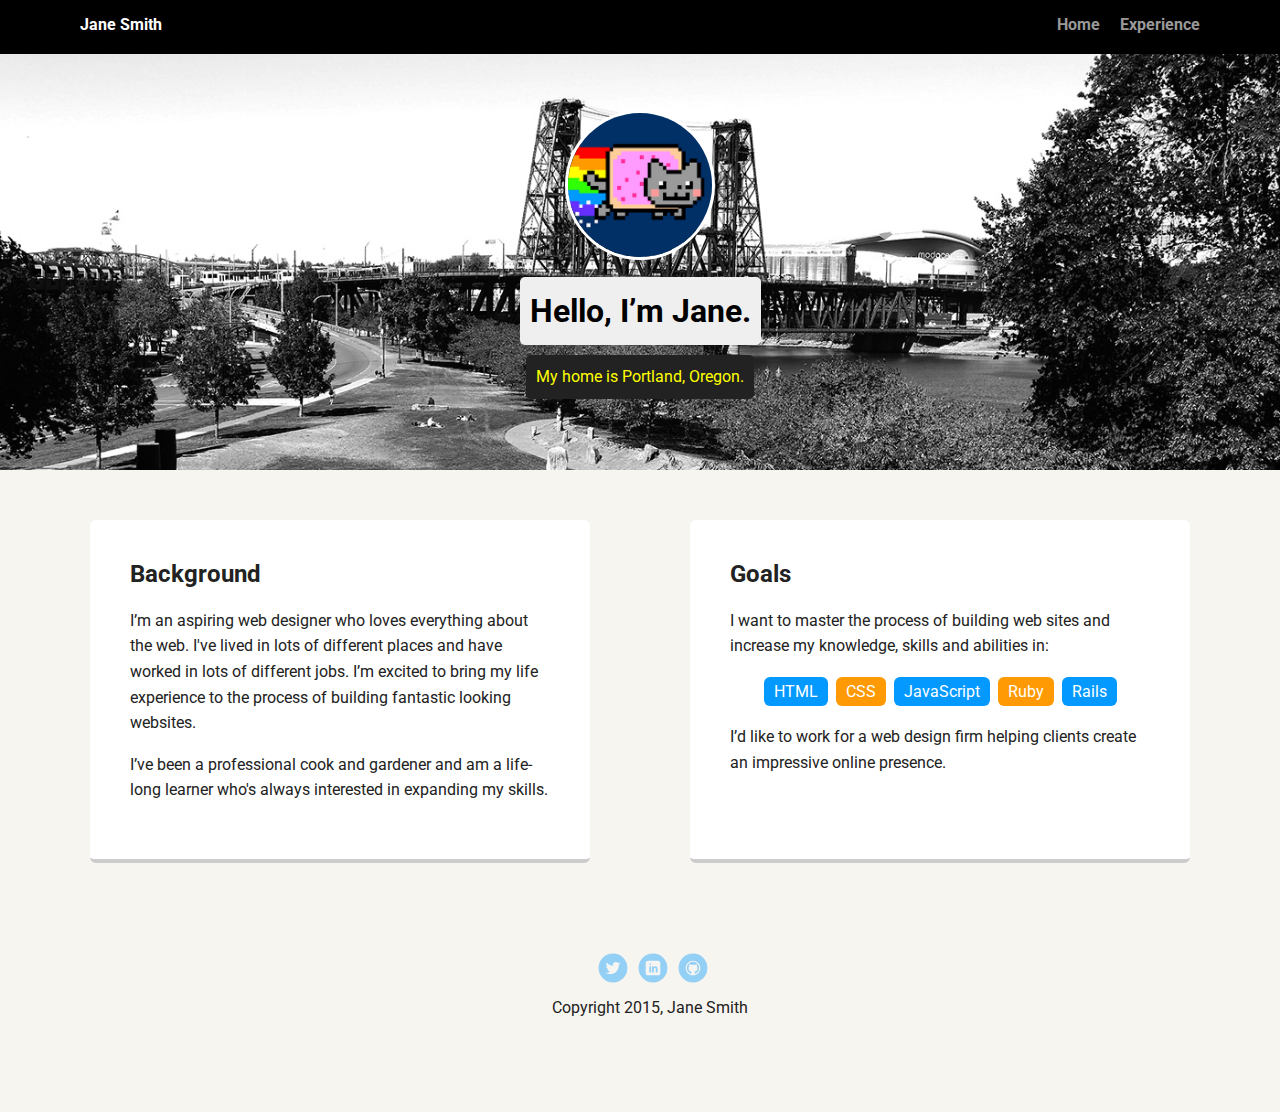
==== portfolio_update_v1/index.html @ e6c917bc "New files uploaded" ====
<!doctype html>
<html lang="en">
<head>
  <meta charset="utf-8">
  <title>Jane Smith's Profile</title>
  <meta name="viewport" content="width=device-width, initial-scale=1.0">
  <link rel="stylesheet" href="styles.css">
  <link href="https://fonts.googleapis.com/css?family=Muli%7CRoboto:400,300,500,700,900" rel="stylesheet"></head>
  <body>

    <div class="main-nav">
        <ul class="nav">
          <li class="name">Jane Smith</li>
          <li><a href="#">Home</a></li>
          <li><a href="#">Experience</a></li>
        </ul>
    </div>

    <header>
      <img src="images/me.png" alt="Drawing of Jane Smith" class="profile-image">
      <h1 class="tag name">Hello, I’m Jane.</h1>
      <p class="tag location">My home is Portland, Oregon.</p>
    </header>

    <main class="flex">
      <div class="card">
        <h2>Background</h2>
        <p>I’m an aspiring web designer who loves everything about the web. I've lived in lots of different places and have worked in lots of different jobs. I’m excited to bring my life experience to the process of building fantastic looking websites.</p>
        <p>I’ve been a professional cook and gardener and am a life-long learner who's always interested in expanding my skills.</p>
      </div> 

      <div class="card">
        <h2>Goals</h2>
        <p>I want to master the process of building web sites and increase my knowledge, skills and abilities in:</p>
        <ul class="skills">
          <li>HTML</li>
          <li>CSS</li>
          <li>JavaScript</li>
          <li>Ruby</li>
          <li>Rails</li>
        </ul>
        <p>I’d like to work for a web design firm helping clients create an impressive online presence.</p>
      </div> 

    </main>
    <footer>
      <ul>
        <li><a href="#" class="social twitter">Twitter</a></li>
        <li><a href="#" class="social linkedin">LinkedIn</a></li>
        <li><a href="#" class="social github">Github</a></li>
      </ul>
      <p class="copyright">Copyright 2015, Jane Smith</p>
    </footer>
  </body>
  </html>
---- portfolio_update_v1/styles.css ----
/* Global Layout Set-up */
* { 
  box-sizing: border-box;
}
  
body {
  margin: 0;
  padding: 0;
  text-align: center;
  font-family: 'Roboto', sans-serif;
  color: #222;
  background: #f7f5f0;
}
/* Link Styles */

a {
  text-decoration: none;
  color: #999;
}
a:hover {
  color: #6633ff;
}

/* Section Styles */

.main-nav {
  width: 100%;
  background: black;
  min-height: 30px;
  padding: 10px;
  position: fixed;
  text-align: center;
}
.nav {
  display: flex;
  justify-content: space-around;
  font-weight: 700;
  list-style-type: none;
  margin: 0 auto;
  padding: 0;
}

.nav .name {
    display: block;
    margin-right: auto;
    color: white;
}
.nav li {
  padding: 5px 10px 10px 10px;
}
.nav a {
  transition: all .5s;
}
.nav a:hover {
  color: white
}

header {
  text-align: center;
  background: url('images/portland.jpg') no-repeat top center ;
  background-size: cover;
  overflow: hidden;
  padding-top: 60px;
}
header {
  line-height: 1.5;
}
header .profile-image {
  margin-top: 50px;
  width: 150px;
  height: 150px;
  border-radius: 50%;
  border: 3px solid white;
  transition: all .5s;
}
header .profile-image:hover {
  transform: scale(1.2) rotate(5deg);
}
.tag {
  background-color: #efefef;
  color: black;
  padding: 10px;
  border-radius: 5px;
  display: table;
  margin: 10px auto;
} 
.location {
  background-color: #222;
  color: yellow;
}
.card {
  margin: 30px;
  padding: 20px 40px 40px;
  max-width: 500px;
  text-align: left;
  background: #fff;
  border-bottom: 4px solid #ccc;
  border-radius: 6px;
  transition: all .5s;
}
.card:hover {
  border-color: #ff99ff;
}

ul.skills {
  padding: 0;
  text-align: center;
}

.skills li {
  border-radius: 6px;
  display: inline-block;
  background: #ff9904;
  color: white;
  padding: 5px 10px;
  margin: 2px;
}

.skills li:nth-child(odd) {
  background: #0399ff;
}

footer {
  width: 100%;
  min-height: 30px;
  padding: 20px 0 40px 20px;
}

footer .copyright {
  top: -8px;
  font-size: .75em;
}

footer ul {
  list-style-type: none;
  margin: 0;
  padding: 0;
}

footer ul li {
  display: inline-block;
}

a.social {
  display: inline-block;
  text-indent: -9999px;
  margin-left: 5px;
  width: 30px;
  height: 30px;
  background-size: 30px 30px;
  opacity: .4;
  transition: all .5s;
}
a.twitter {
  background-image: url(images/twitter.svg);
}
a.linkedin {
  background-image: url(images/linkedin.svg);
}
a.github {
  background-image: url(images/github.svg);
}
a.social:hover {
  opacity: 1;
}
.clearfix {
  clear: both;
}

/* Styles for larger screens */
@media screen and (min-width: 720px) {
  
  .flex {
      display: -ms-flexbox;      /* TWEENER - IE 10 */
      display: flex; 
      max-width: 1200px;
      -ms-flex-pack: distribute;
      justify-content: space-around;
      margin: 0 auto;
  }

  header {
    min-height: 470px;
  }

  .nav {
    max-width: 1200px;
    padding: 0 30px;
  }


  main {
    padding-top: 20px;
  }

  main p {
    line-height: 1.6em;
  }

  footer {
    font-size: 1.3em;
    max-width: 1200px;
    margin: 40px auto;
  }

}
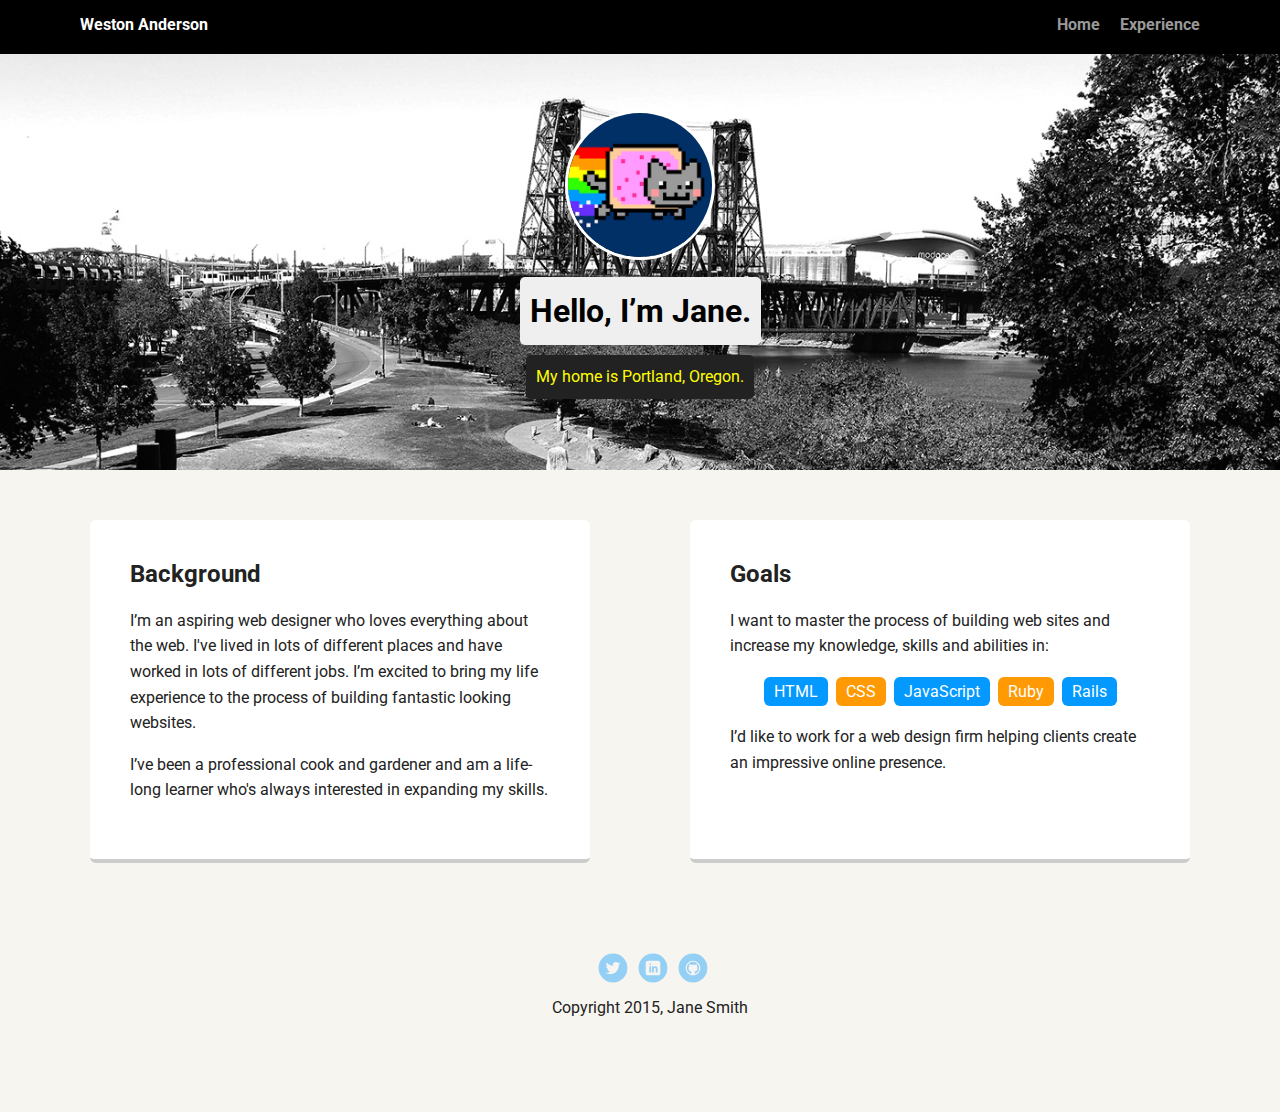
==== commit db153807: "Name Change" ====
--- a/portfolio_update_v1/index.html
+++ b/portfolio_update_v1/index.html
@@ -2,7 +2,7 @@
 <html lang="en">
 <head>
   <meta charset="utf-8">
-  <title>Jane Smith's Profile</title>
+  <title>Weston Anderson's Profile</title>
   <meta name="viewport" content="width=device-width, initial-scale=1.0">
   <link rel="stylesheet" href="styles.css">
   <link href="https://fonts.googleapis.com/css?family=Muli%7CRoboto:400,300,500,700,900" rel="stylesheet"></head>
@@ -10,7 +10,7 @@
 
     <div class="main-nav">
         <ul class="nav">
-          <li class="name">Jane Smith</li>
+          <li class="name">Weston Anderson</li>
           <li><a href="#">Home</a></li>
           <li><a href="#">Experience</a></li>
         </ul>
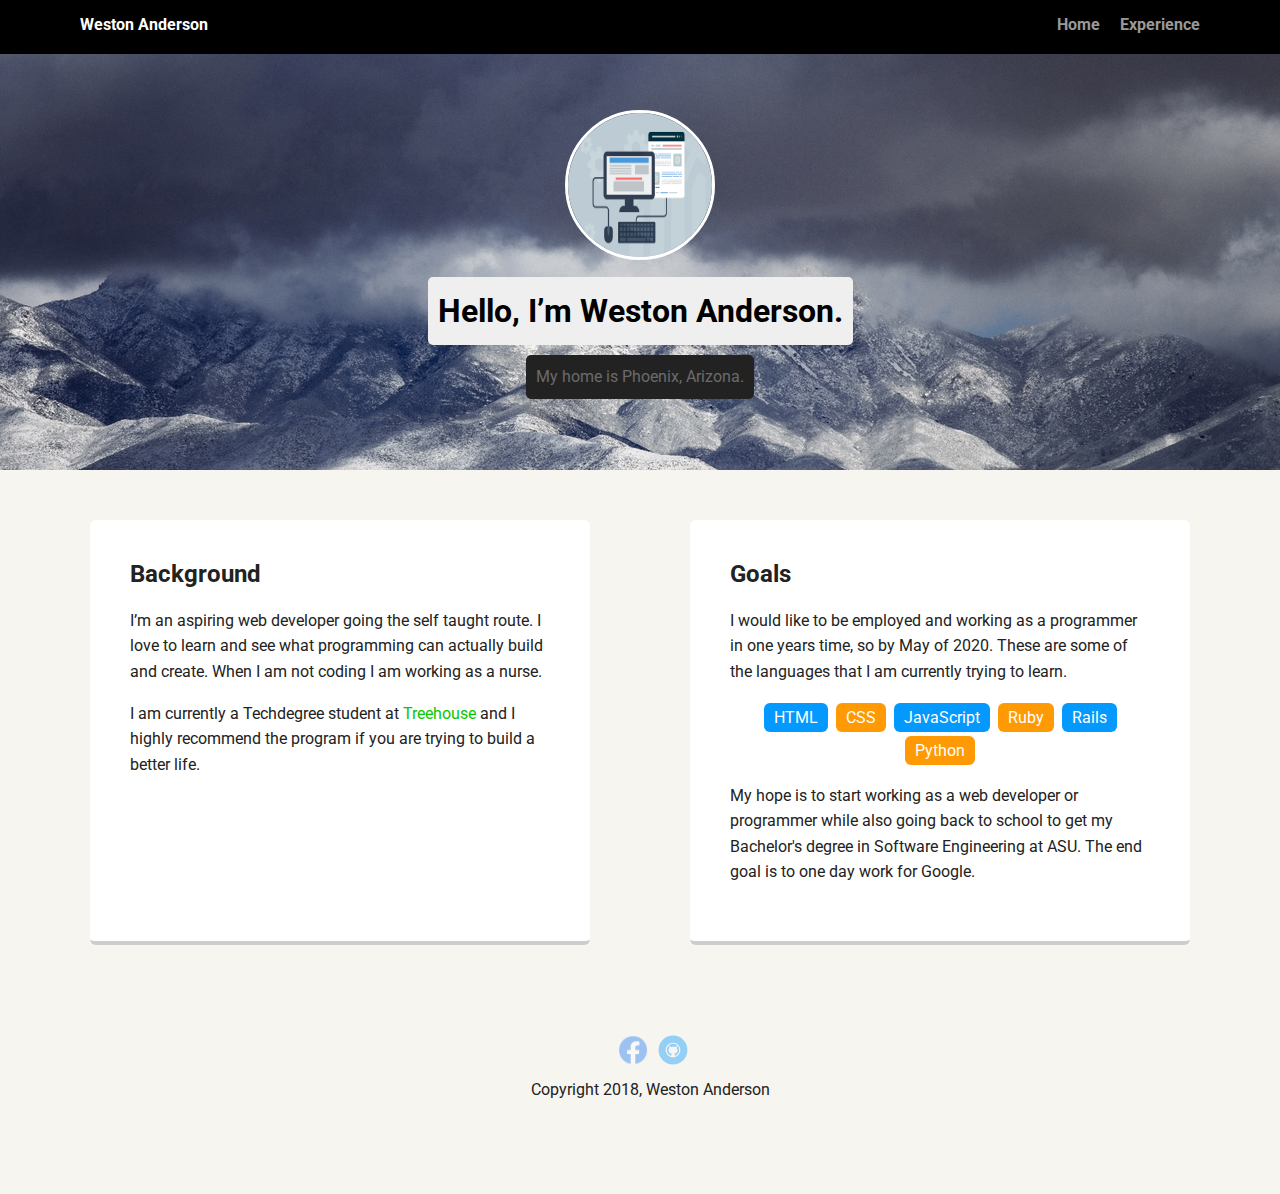
==== commit b1aa22b0: "Changes to the home page" ====
--- a/portfolio_update_v1/index.html
+++ b/portfolio_update_v1/index.html
@@ -5,51 +5,56 @@
   <title>Weston Anderson's Profile</title>
   <meta name="viewport" content="width=device-width, initial-scale=1.0">
   <link rel="stylesheet" href="styles.css">
-  <link href="https://fonts.googleapis.com/css?family=Muli%7CRoboto:400,300,500,700,900" rel="stylesheet"></head>
+  <link href="https://fonts.googleapis.com/css?family=Muli%7CRoboto:400,300,500,700,900" rel="stylesheet">
+</head>
   <body>
 
     <div class="main-nav">
         <ul class="nav">
           <li class="name">Weston Anderson</li>
-          <li><a href="#">Home</a></li>
-          <li><a href="#">Experience</a></li>
+          <li><a href="index.html">Home</a></li>
+          <li><a href="Experience.html">Experience</a></li>
         </ul>
     </div>
 
     <header>
-      <img src="images/me.png" alt="Drawing of Jane Smith" class="profile-image">
-      <h1 class="tag name">Hello, I’m Jane.</h1>
-      <p class="tag location">My home is Portland, Oregon.</p>
+      <!-- This photo was found at https://pixabay.com/illustrations/webdesign-design-web-website-3411373/ -->
+      <img src="images/Web dev.jpg" alt="My profile image" class="profile-image" title="Web development. Photo credit to Mudassar Iqbal"> 
+      <h1 class="tag name">Hello, I’m Weston Anderson.</h1>
+      <p class="tag location">My home is Phoenix, Arizona.</p>
     </header>
 
     <main class="flex">
       <div class="card">
         <h2>Background</h2>
-        <p>I’m an aspiring web designer who loves everything about the web. I've lived in lots of different places and have worked in lots of different jobs. I’m excited to bring my life experience to the process of building fantastic looking websites.</p>
-        <p>I’ve been a professional cook and gardener and am a life-long learner who's always interested in expanding my skills.</p>
+        <p>I’m an aspiring web developer going the self taught route. I love to learn and see what programming can actually build and create. When I am not coding I am working as a nurse.</p>
+        <p>I am currently a Techdegree student at <a href="https://join.teamtreehouse.com/techdegree/" target="_blank" class="linkcolor">Treehouse</a> and I highly recommend the program if you are trying to build a better life.</p>
       </div> 
 
       <div class="card">
         <h2>Goals</h2>
-        <p>I want to master the process of building web sites and increase my knowledge, skills and abilities in:</p>
+        <p>I would like to be employed and working as a programmer in one years time, so by May of 2020. These are some of the languages that I am currently trying to learn.</p>
         <ul class="skills">
           <li>HTML</li>
           <li>CSS</li>
           <li>JavaScript</li>
           <li>Ruby</li>
           <li>Rails</li>
+          <li>Python</li>
         </ul>
-        <p>I’d like to work for a web design firm helping clients create an impressive online presence.</p>
+        <p>My hope is to start working as a web developer or programmer while also going back to school to get my Bachelor's degree in Software Engineering at ASU. The end goal is to one day work for Google.</p>
       </div> 
 
     </main>
     <footer>
       <ul>
-        <li><a href="#" class="social twitter">Twitter</a></li>
-        <li><a href="#" class="social linkedin">LinkedIn</a></li>
-        <li><a href="#" class="social github">Github</a></li>
+        <li><a href="https://www.facebook.com/profile.php?id=100007049118172" class="social Facebook">Facebook</a></li>
+        <li><a href="https://github.com/Weston-Anderson" class="social github">Github</a></li>
       </ul>
-      <p class="copyright">Copyright 2015, Jane Smith</p>
+      <p class="copyright">Copyright 2018, Weston Anderson</p>
     </footer>
   </body>
   </html>
+
+  <!-- Hello, I am trying to get the grade exceeds expectations, however if I
+  only meet the requirements for meets expectations that is okay as well. -->
--- a/portfolio_update_v1/styles.css
+++ b/portfolio_update_v1/styles.css
@@ -54,10 +54,10 @@
 .nav a:hover {
   color: white
 }
-
+/* The background picture was from https://unsplash.com/photos/Xy0XmVBzhbE Photo credit to Donald Giannatti */
 header {
   text-align: center;
-  background: url('images/portland.jpg') no-repeat top center ;
+  background: url('images/Arizona-pic.jpg') no-repeat top center; 
   background-size: cover;
   overflow: hidden;
   padding-top: 60px;
@@ -74,7 +74,7 @@
   transition: all .5s;
 }
 header .profile-image:hover {
-  transform: scale(1.2) rotate(5deg);
+  transform: scale(1.2) rotate(50deg);
 }
 .tag {
   background-color: #efefef;
@@ -86,7 +86,7 @@
 } 
 .location {
   background-color: #222;
-  color: yellow;
+  color: #6b6b6b;
 }
 .card {
   margin: 30px;
@@ -151,8 +151,8 @@
   opacity: .4;
   transition: all .5s;
 }
-a.twitter {
-  background-image: url(images/twitter.svg);
+a.Facebook {
+  background-image: url(images/Facebook-logo.png);
 }
 a.linkedin {
   background-image: url(images/linkedin.svg);
@@ -205,3 +205,8 @@
 
 }
 
+/* This is the link color to Treehouse */
+.linkcolor{
+  color: #0cc600;
+}
+
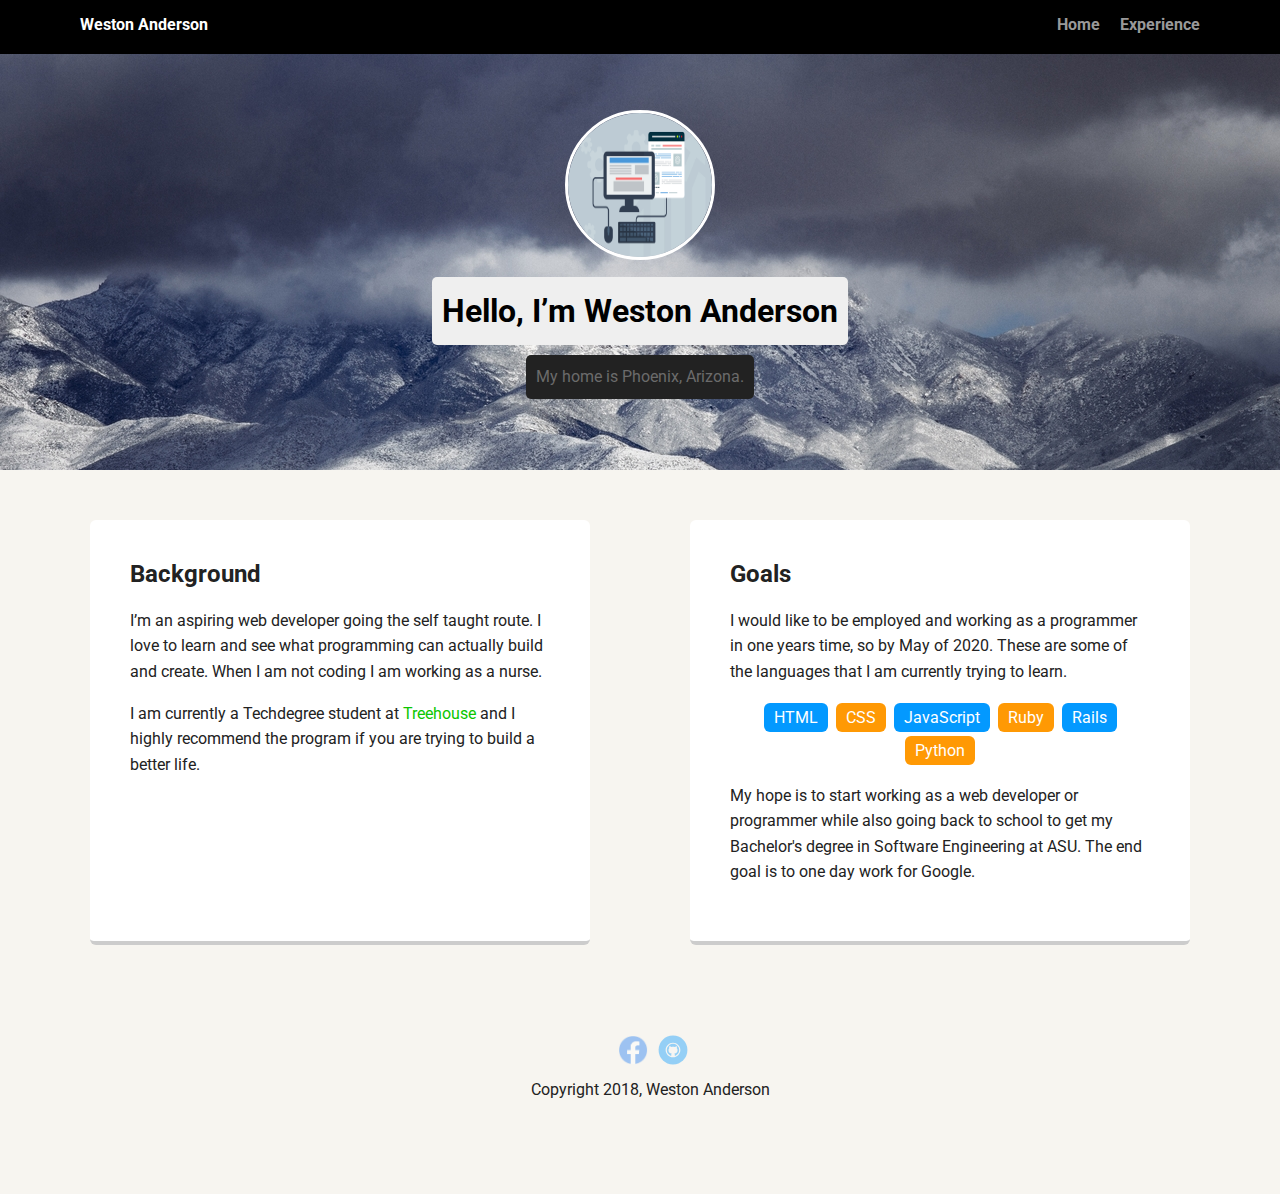
==== commit b7f8b0f7: "Final updates to the first project" ====
--- a/portfolio_update_v1/index.html
+++ b/portfolio_update_v1/index.html
@@ -20,7 +20,7 @@
     <header>
       <!-- This photo was found at https://pixabay.com/illustrations/webdesign-design-web-website-3411373/ -->
       <img src="images/Web dev.jpg" alt="My profile image" class="profile-image" title="Web development. Photo credit to Mudassar Iqbal"> 
-      <h1 class="tag name">Hello, I’m Weston Anderson.</h1>
+      <h1 class="tag name">Hello, I’m Weston Anderson</h1>
       <p class="tag location">My home is Phoenix, Arizona.</p>
     </header>
 
--- a/portfolio_update_v1/styles.css
+++ b/portfolio_update_v1/styles.css
@@ -98,8 +98,9 @@
   border-radius: 6px;
   transition: all .5s;
 }
+/* Changed the card hover collor */
 .card:hover {
-  border-color: #ff99ff;
+  border-color: #06889c;
 }
 
 ul.skills {
@@ -210,3 +211,9 @@
   color: #0cc600;
 }
 
+/* This is a border around the cards*/
+
+.card-border {
+  border: 5px solid;
+  color: Gray;
+}
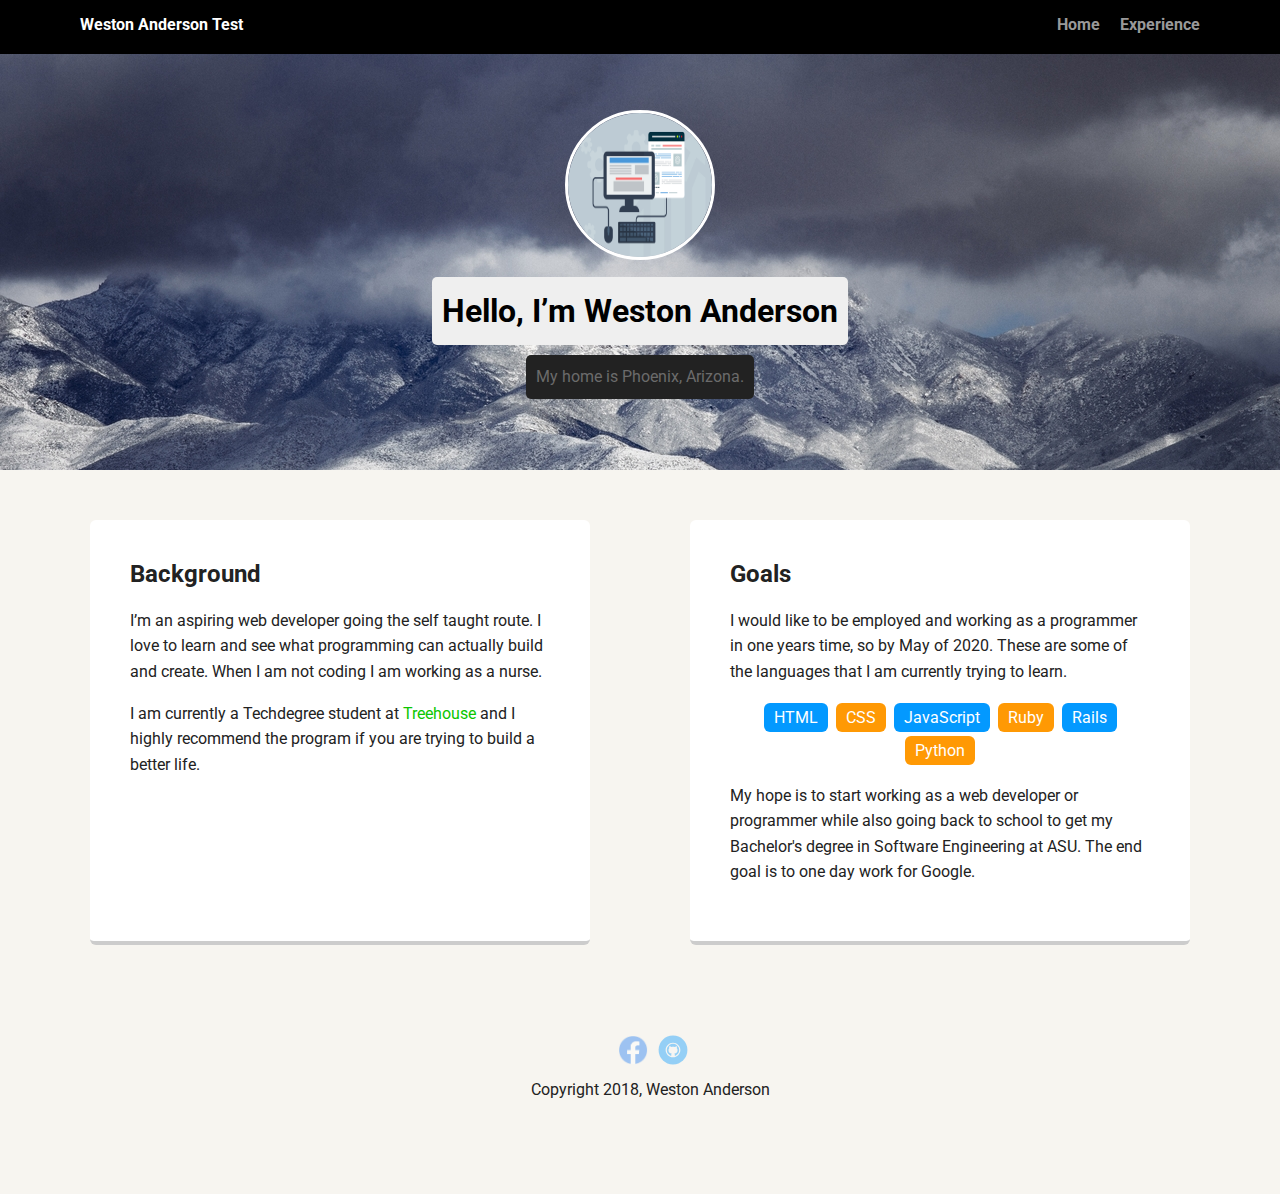
==== commit bfda1a1d: "Update index.html" ====
--- a/portfolio_update_v1/index.html
+++ b/portfolio_update_v1/index.html
@@ -11,7 +11,7 @@
 
     <div class="main-nav">
         <ul class="nav">
-          <li class="name">Weston Anderson</li>
+          <li class="name">Weston Anderson Test</li>
           <li><a href="index.html">Home</a></li>
           <li><a href="Experience.html">Experience</a></li>
         </ul>
@@ -19,7 +19,7 @@
 
     <header>
       <!-- This photo was found at https://pixabay.com/illustrations/webdesign-design-web-website-3411373/ -->
-      <img src="images/Web dev.jpg" alt="My profile image" class="profile-image" title="Web development. Photo credit to Mudassar Iqbal"> 
+      <img src="images/Web-dev.jpg" alt="My profile image" class="profile-image" title="Web development. Photo credit to Mudassar Iqbal"> 
       <h1 class="tag name">Hello, I’m Weston Anderson</h1>
       <p class="tag location">My home is Phoenix, Arizona.</p>
     </header>
